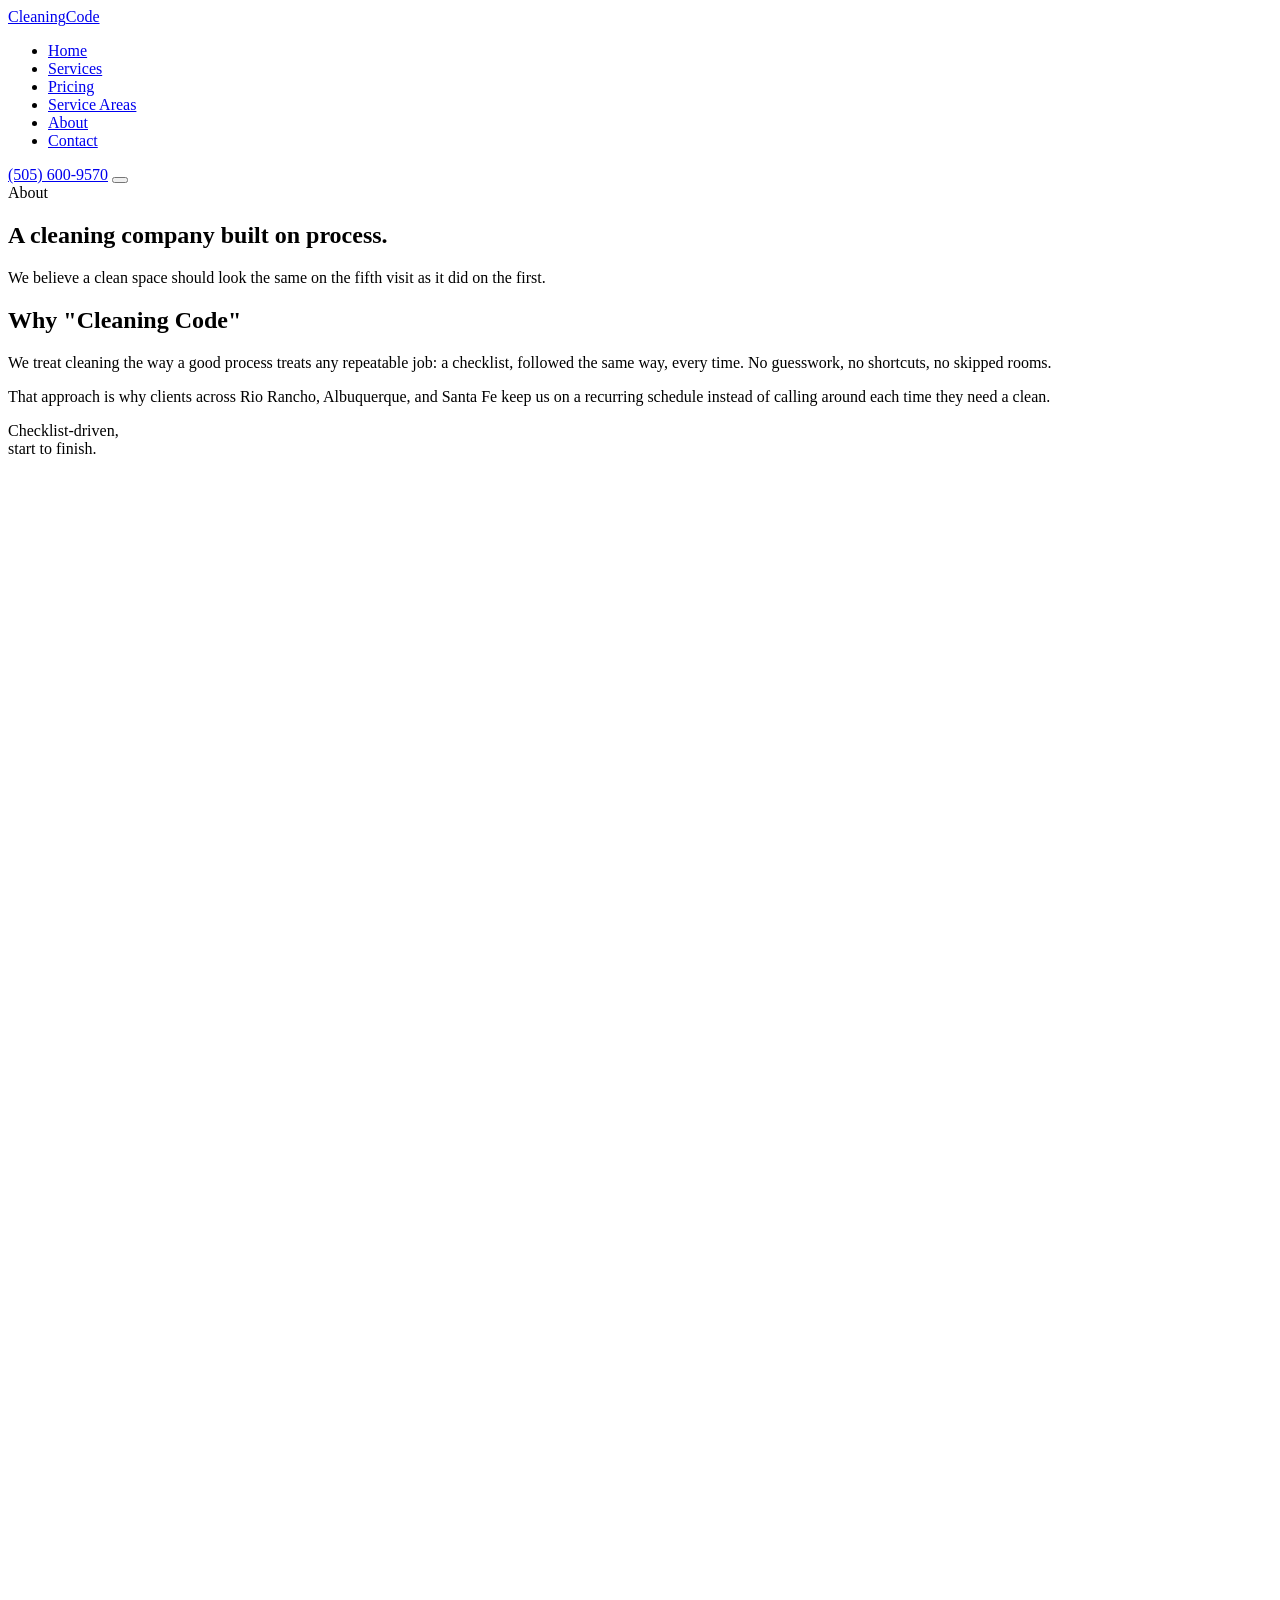
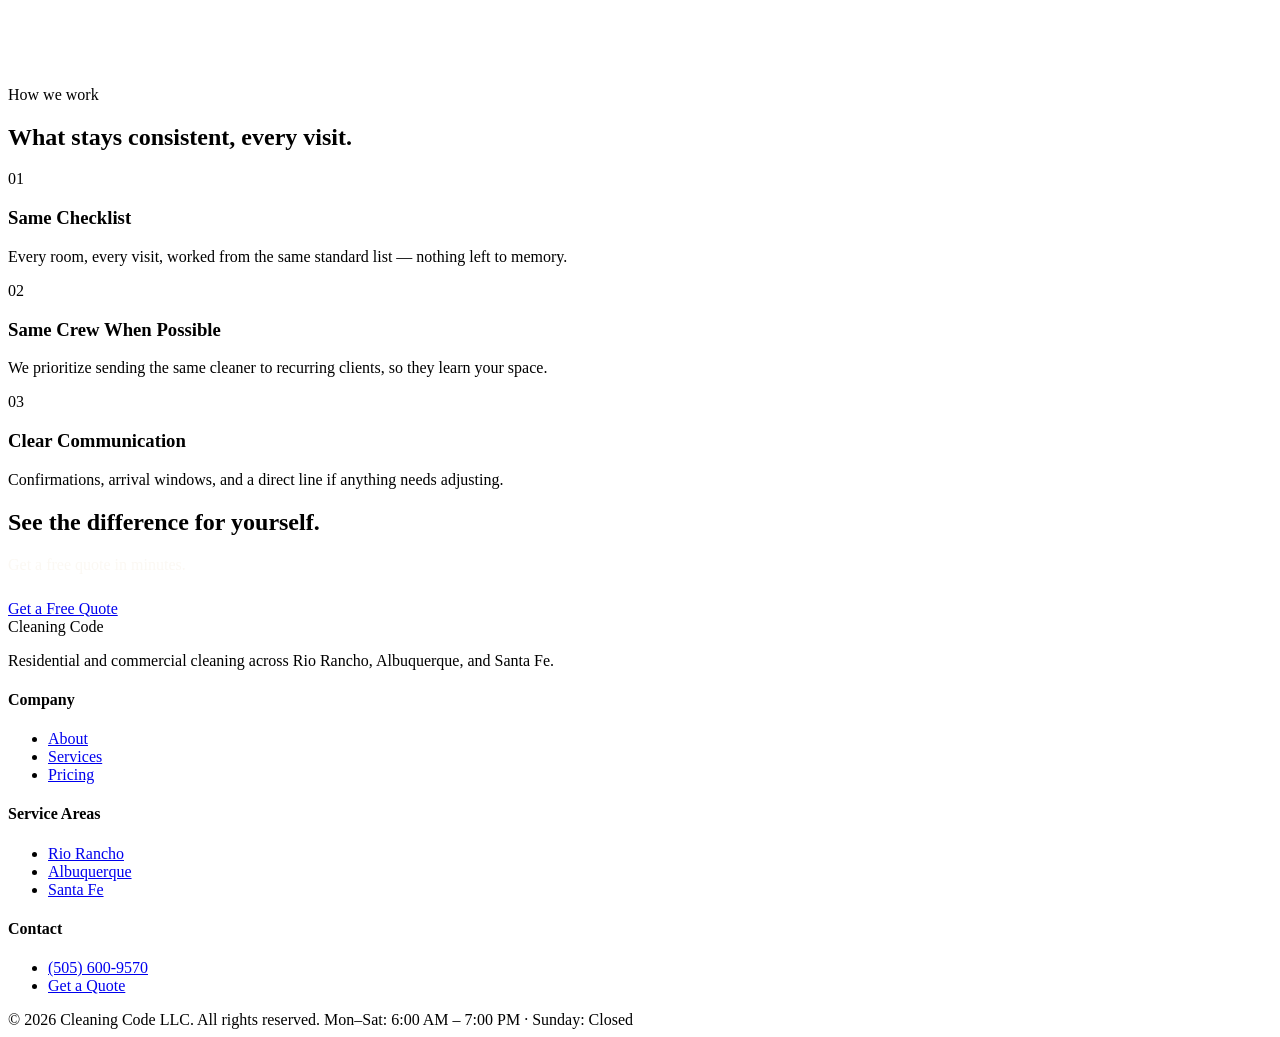
==== about.html @ 36433389 "Add files via upload" ====
<!DOCTYPE html>
<html lang="en">
<head>
<meta charset="UTF-8">
<meta name="viewport" content="width=device-width, initial-scale=1.0">
<title>About | Cleaning Code LLC</title>
<meta name="description" content="Cleaning Code LLC is a residential and commercial cleaning company serving central New Mexico.">
<link rel="preconnect" href="https://fonts.googleapis.com">
<link href="https://fonts.googleapis.com/css2?family=Fraunces:wght@400;500;600&family=Inter:wght@400;500;600;700&display=swap" rel="stylesheet">
<link rel="stylesheet" href="css/style.css">
</head>
<body>

<header class="site-header">
  <div class="container">
    <a href="index.html" class="wordmark">Cleaning<span>Code</span></a>
    <nav class="main-nav">
      <ul>
        <li><a href="index.html">Home</a></li>
        <li><a href="services.html">Services</a></li>
        <li><a href="pricing.html">Pricing</a></li>
        <li><a href="service-areas.html">Service Areas</a></li>
        <li><a href="about.html" class="active">About</a></li>
        <li><a href="contact.html">Contact</a></li>
      </ul>
    </nav>
    <a href="tel:+15056009570" class="header-phone">(505) 600-9570</a>
    <button class="nav-toggle" aria-label="Menu"><span></span><span></span><span></span></button>
  </div>
</header>

<section class="page-header">
  <div class="container">
    <div class="section-eyebrow">About</div>
    <h1>A cleaning company built on process.</h1>
    <p>We believe a clean space should look the same on the fifth visit as it did on the first.</p>
  </div>
</section>

<section class="section">
  <div class="container split">
    <div>
      <h2>Why "Cleaning Code"</h2>
      <p>We treat cleaning the way a good process treats any repeatable job: a checklist, followed the same way, every time. No guesswork, no shortcuts, no skipped rooms.</p>
      <p>That approach is why clients across Rio Rancho, Albuquerque, and Santa Fe keep us on a recurring schedule instead of calling around each time they need a clean.</p>
    </div>
    <div class="sweep-art" style="aspect-ratio: 1/1;">
      <div class="sweep-label">Checklist-driven,<br>start to finish.</div>
    </div>
  </div>
</section>

<section class="section section-dim">
  <div class="container">
    <div class="section-head">
      <div class="section-eyebrow">How we work</div>
      <h2>What stays consistent, every visit.</h2>
    </div>
    <div class="service-ledger">
      <div class="service-row">
        <span class="num">01</span>
        <div>
          <h3>Same Checklist</h3>
          <p>Every room, every visit, worked from the same standard list &mdash; nothing left to memory.</p>
        </div>
        <span></span>
      </div>
      <div class="service-row">
        <span class="num">02</span>
        <div>
          <h3>Same Crew When Possible</h3>
          <p>We prioritize sending the same cleaner to recurring clients, so they learn your space.</p>
        </div>
        <span></span>
      </div>
      <div class="service-row">
        <span class="num">03</span>
        <div>
          <h3>Clear Communication</h3>
          <p>Confirmations, arrival windows, and a direct line if anything needs adjusting.</p>
        </div>
        <span></span>
      </div>
    </div>
  </div>
</section>

<section class="cta-band">
  <div class="container">
    <h2>See the difference for yourself.</h2>
    <p style="color: rgba(250,247,241,0.85); margin: 0 auto 26px;">Get a free quote in minutes.</p>
    <a href="contact.html" class="btn btn-primary">Get a Free Quote</a>
  </div>
</section>

<footer class="site-footer">
  <div class="container">
    <div class="footer-grid">
      <div>
        <span class="footer-wordmark">Cleaning Code</span>
        <p class="footer-tag">Residential and commercial cleaning across Rio Rancho, Albuquerque, and Santa Fe.</p>
      </div>
      <div>
        <h4>Company</h4>
        <ul>
          <li><a href="about.html">About</a></li>
          <li><a href="services.html">Services</a></li>
          <li><a href="pricing.html">Pricing</a></li>
        </ul>
      </div>
      <div>
        <h4>Service Areas</h4>
        <ul>
          <li><a href="service-areas.html">Rio Rancho</a></li>
          <li><a href="service-areas.html">Albuquerque</a></li>
          <li><a href="service-areas.html">Santa Fe</a></li>
        </ul>
      </div>
      <div>
        <h4>Contact</h4>
        <ul>
          <li><a href="tel:+15056009570">(505) 600-9570</a></li>
          <li><a href="contact.html">Get a Quote</a></li>
        </ul>
      </div>
    </div>
    <div class="footer-bottom">
      <span>&copy; 2026 Cleaning Code LLC. All rights reserved.</span>
      <span>Mon&ndash;Sat: 6:00 AM &ndash; 7:00 PM &middot; Sunday: Closed</span>
    </div>
  </div>
</footer>

</body>
</html>
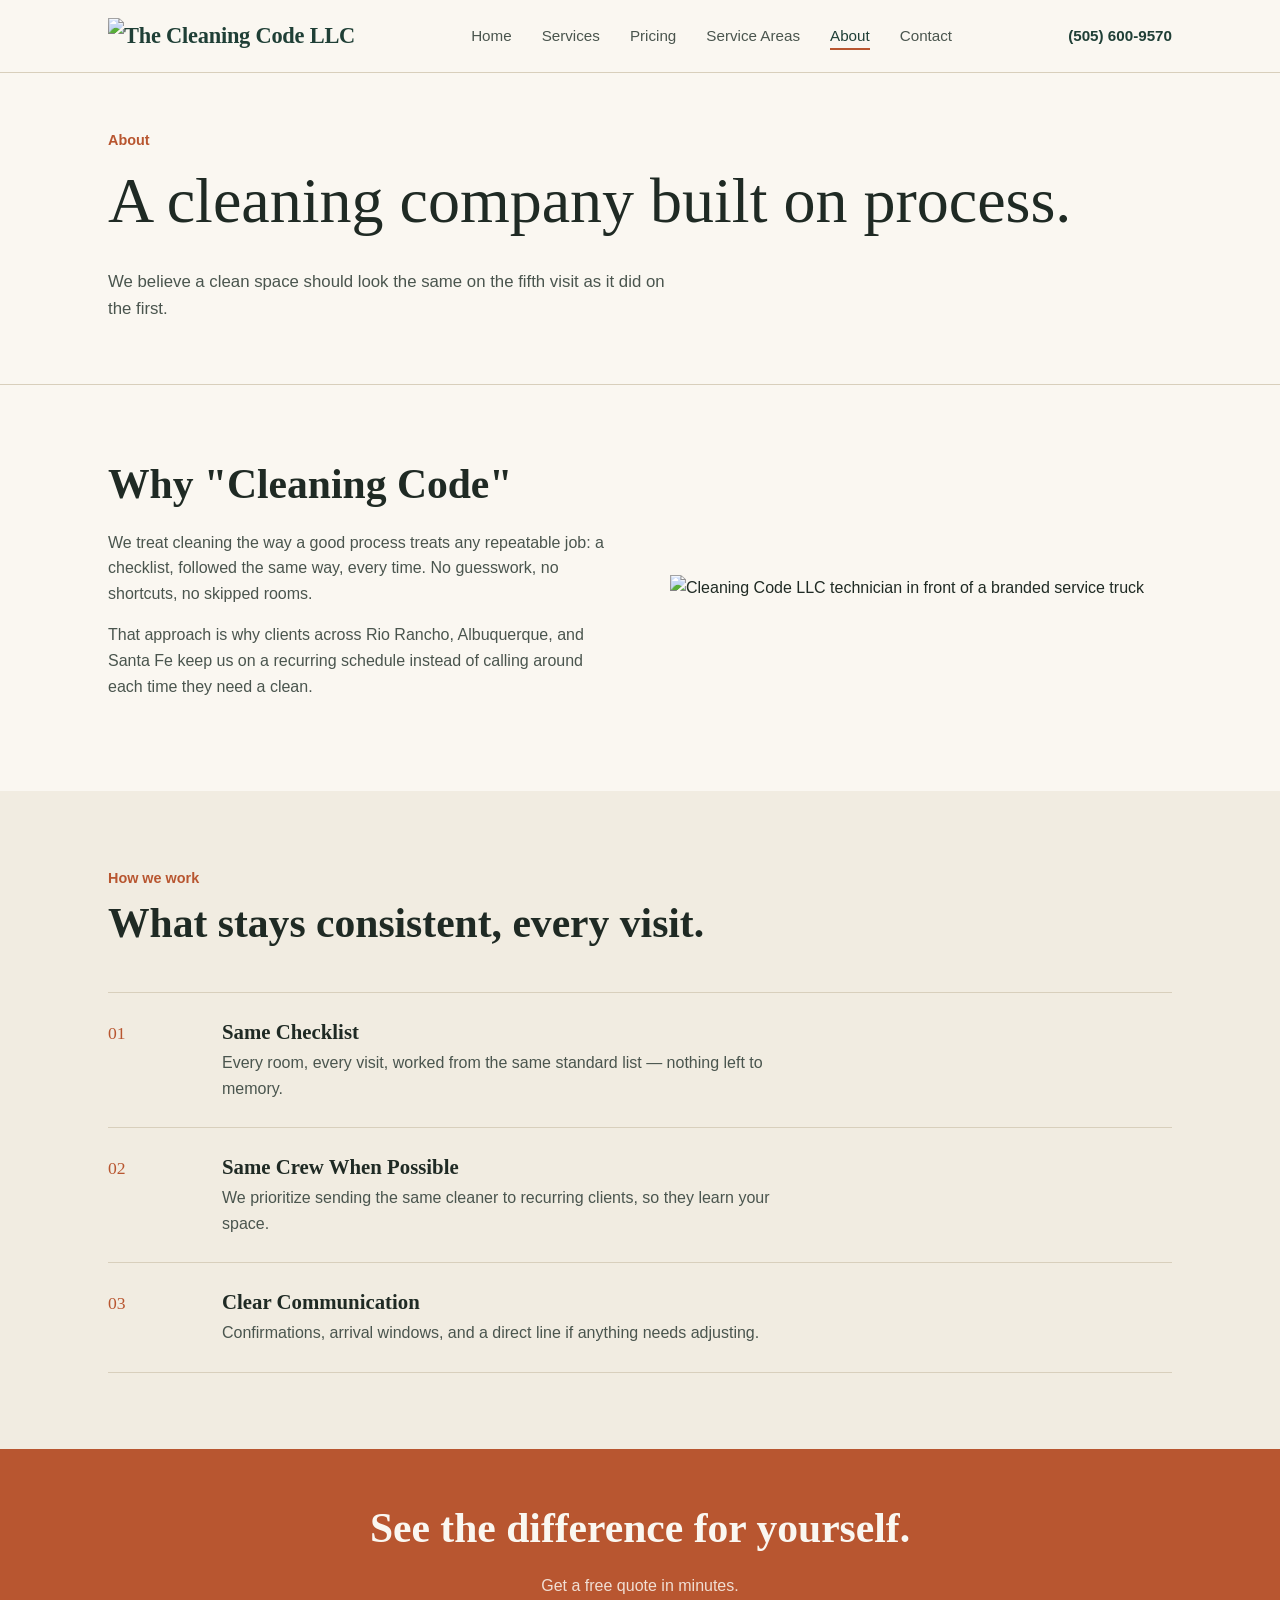
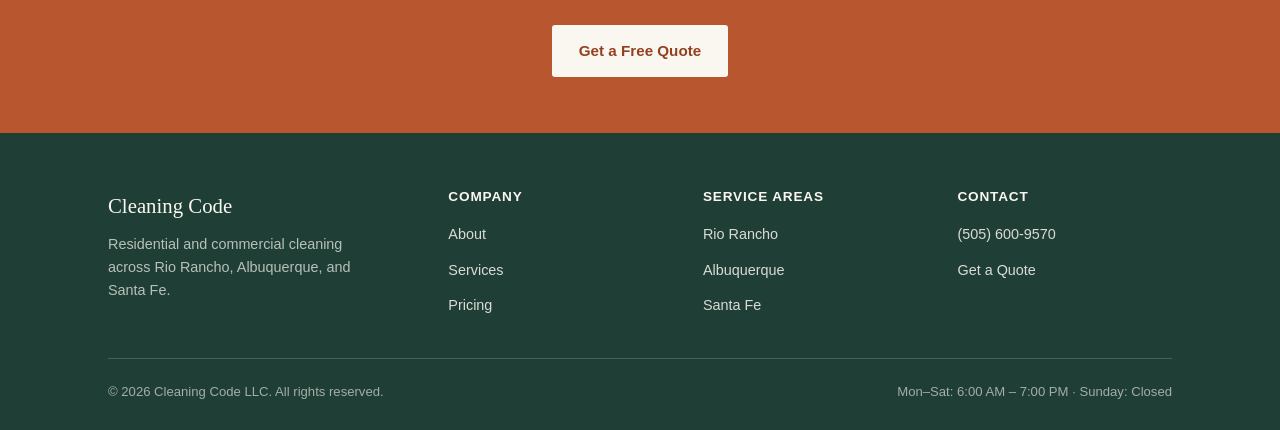
==== commit bef066ca: "Add files via upload" ====
--- a/about.html
+++ b/about.html
@@ -8,12 +8,13 @@
 <link rel="preconnect" href="https://fonts.googleapis.com">
 <link href="https://fonts.googleapis.com/css2?family=Fraunces:wght@400;500;600&family=Inter:wght@400;500;600;700&display=swap" rel="stylesheet">
 <link rel="stylesheet" href="css/style.css">
+<link rel="icon" href="images/logo.jpeg">
 </head>
 <body>
 
 <header class="site-header">
   <div class="container">
-    <a href="index.html" class="wordmark">Cleaning<span>Code</span></a>
+    <a href="index.html" class="wordmark"><img src="images/logo.jpeg" alt="The Cleaning Code LLC"></a>
     <nav class="main-nav">
       <ul>
         <li><a href="index.html">Home</a></li>
@@ -44,8 +45,8 @@
       <p>We treat cleaning the way a good process treats any repeatable job: a checklist, followed the same way, every time. No guesswork, no shortcuts, no skipped rooms.</p>
       <p>That approach is why clients across Rio Rancho, Albuquerque, and Santa Fe keep us on a recurring schedule instead of calling around each time they need a clean.</p>
     </div>
-    <div class="sweep-art" style="aspect-ratio: 1/1;">
-      <div class="sweep-label">Checklist-driven,<br>start to finish.</div>
+    <div class="photo-frame square">
+      <img src="images/about-technician.png" alt="Cleaning Code LLC technician in front of a branded service truck">
     </div>
   </div>
 </section>
--- a/css/style.css
+++ b/css/style.css
@@ -0,0 +1,436 @@
+/* ============================================
+   Cleaning Code LLC — Design System
+   Palette drawn from the high-desert Southwest:
+   juniper green, adobe clay, warm paper, dry sand.
+   ============================================ */
+
+:root {
+  --paper: #FAF7F1;
+  --paper-dim: #F1ECE1;
+  --ink: #1F2A24;
+  --ink-soft: #4A554E;
+  --pine: #2F5D50;
+  --pine-dark: #1F3F36;
+  --pine-light: #4A7C6C;
+  --clay: #B85630;
+  --clay-dark: #93411F;
+  --sand: #EFE7D8;
+  --line: #D8CFBC;
+
+  --font-display: 'Fraunces', Georgia, serif;
+  --font-body: 'Inter', -apple-system, BlinkMacSystemFont, sans-serif;
+
+  --container: 1120px;
+  --radius: 3px;
+}
+
+* { box-sizing: border-box; }
+
+html { scroll-behavior: smooth; }
+
+body {
+  margin: 0;
+  font-family: var(--font-body);
+  color: var(--ink);
+  background: var(--paper);
+  line-height: 1.6;
+  -webkit-font-smoothing: antialiased;
+}
+
+img { max-width: 100%; display: block; }
+
+a { color: inherit; }
+
+h1, h2, h3, h4 {
+  font-family: var(--font-display);
+  font-weight: 600;
+  line-height: 1.15;
+  margin: 0 0 0.5em;
+  color: var(--ink);
+}
+
+h1 { font-size: clamp(2.4rem, 5vw, 4rem); font-weight: 500; }
+h2 { font-size: clamp(1.8rem, 3.4vw, 2.6rem); }
+h3 { font-size: 1.3rem; }
+
+p { margin: 0 0 1em; max-width: 62ch; color: var(--ink-soft); }
+
+.container {
+  max-width: var(--container);
+  margin: 0 auto;
+  padding: 0 28px;
+}
+
+/* ---------- Buttons ---------- */
+.btn {
+  display: inline-flex;
+  align-items: center;
+  gap: 8px;
+  padding: 13px 26px;
+  border-radius: var(--radius);
+  font-family: var(--font-body);
+  font-weight: 600;
+  font-size: 0.95rem;
+  text-decoration: none;
+  border: 1.5px solid transparent;
+  cursor: pointer;
+  transition: transform 0.15s ease, background 0.15s ease;
+}
+.btn-primary { background: var(--clay); color: var(--paper); }
+.btn-primary:hover { background: var(--clay-dark); }
+.btn-outline { background: transparent; border-color: var(--ink); color: var(--ink); }
+.btn-outline:hover { background: var(--ink); color: var(--paper); }
+.btn-outline-light { background: transparent; border-color: var(--paper); color: var(--paper); }
+.btn-outline-light:hover { background: var(--paper); color: var(--pine-dark); }
+
+/* ---------- Header / Nav ---------- */
+.site-header {
+  border-bottom: 1px solid var(--line);
+  background: var(--paper);
+  position: sticky;
+  top: 0;
+  z-index: 50;
+}
+.site-header .container {
+  display: flex;
+  align-items: center;
+  justify-content: space-between;
+  padding-top: 18px;
+  padding-bottom: 18px;
+}
+.wordmark {
+  font-family: var(--font-display);
+  font-size: 1.4rem;
+  font-weight: 600;
+  text-decoration: none;
+  color: var(--pine-dark);
+  letter-spacing: -0.01em;
+}
+.wordmark span { color: var(--clay); }
+
+.main-nav ul {
+  list-style: none;
+  display: flex;
+  gap: 30px;
+  margin: 0;
+  padding: 0;
+}
+.main-nav a {
+  text-decoration: none;
+  font-size: 0.95rem;
+  color: var(--ink-soft);
+  padding-bottom: 4px;
+  border-bottom: 2px solid transparent;
+}
+.main-nav a:hover,
+.main-nav a.active {
+  color: var(--pine-dark);
+  border-bottom-color: var(--clay);
+}
+.header-phone {
+  font-weight: 600;
+  font-size: 0.95rem;
+  color: var(--pine-dark);
+  text-decoration: none;
+  white-space: nowrap;
+}
+
+.nav-toggle {
+  display: none;
+  background: none;
+  border: none;
+  cursor: pointer;
+  padding: 6px;
+}
+.nav-toggle span {
+  display: block;
+  width: 24px;
+  height: 2px;
+  background: var(--ink);
+  margin: 5px 0;
+}
+
+/* ---------- Hero ---------- */
+.hero {
+  padding: 80px 0 60px;
+  border-bottom: 1px solid var(--line);
+}
+.hero .container {
+  display: grid;
+  grid-template-columns: 1.1fr 0.9fr;
+  gap: 60px;
+  align-items: center;
+}
+.hero-eyebrow {
+  color: var(--clay);
+  font-weight: 600;
+  font-size: 0.95rem;
+  margin-bottom: 14px;
+}
+.hero h1 { margin-bottom: 20px; }
+.hero-lede { font-size: 1.15rem; margin-bottom: 28px; }
+.hero-actions { display: flex; gap: 14px; flex-wrap: wrap; margin-bottom: 26px; }
+.hero-trust {
+  display: flex;
+  gap: 28px;
+  flex-wrap: wrap;
+  font-size: 0.9rem;
+  color: var(--ink-soft);
+}
+.hero-trust strong { color: var(--ink); }
+
+/* Abstract "clean sweep" visual — no photography needed */
+.sweep-art {
+  position: relative;
+  aspect-ratio: 4 / 5;
+  background: var(--pine);
+  border-radius: var(--radius);
+  overflow: hidden;
+}
+.sweep-art::before,
+.sweep-art::after {
+  content: "";
+  position: absolute;
+  inset: 0;
+}
+.sweep-art::before {
+  background: repeating-linear-gradient(
+    115deg,
+    rgba(250, 247, 241, 0.08) 0px,
+    rgba(250, 247, 241, 0.08) 2px,
+    transparent 2px,
+    transparent 34px
+  );
+}
+.sweep-art::after {
+  background: radial-gradient(circle at 30% 20%, rgba(250,247,241,0.22), transparent 55%);
+}
+.sweep-art .sweep-label {
+  position: absolute;
+  bottom: 24px;
+  left: 24px;
+  right: 24px;
+  color: var(--paper);
+  font-family: var(--font-display);
+  font-size: 1.1rem;
+}
+
+/* ---------- Section basics ---------- */
+.section { padding: 76px 0; }
+.section-dim { background: var(--paper-dim); }
+.section-pine { background: var(--pine-dark); color: var(--paper); }
+.section-pine h2, .section-pine h3 { color: var(--paper); }
+.section-pine p { color: rgba(250, 247, 241, 0.82); }
+
+.section-head { max-width: 640px; margin-bottom: 44px; }
+.section-eyebrow {
+  color: var(--clay);
+  font-weight: 600;
+  font-size: 0.9rem;
+  margin-bottom: 10px;
+}
+
+/* ---------- Service list (not a card grid — a stacked ledger) ---------- */
+.service-ledger { border-top: 1px solid var(--line); }
+.service-row {
+  display: grid;
+  grid-template-columns: 90px 1fr auto;
+  gap: 24px;
+  align-items: baseline;
+  padding: 26px 0;
+  border-bottom: 1px solid var(--line);
+}
+.service-row .num {
+  font-family: var(--font-display);
+  font-size: 1.1rem;
+  color: var(--clay);
+}
+.service-row h3 { margin-bottom: 6px; }
+.service-row p { margin: 0; }
+.service-row .row-link {
+  font-size: 0.9rem;
+  font-weight: 600;
+  color: var(--pine-dark);
+  text-decoration: none;
+  white-space: nowrap;
+}
+.service-row .row-link:hover { text-decoration: underline; }
+
+/* ---------- Two column feature ---------- */
+.split {
+  display: grid;
+  grid-template-columns: 1fr 1fr;
+  gap: 60px;
+  align-items: center;
+}
+.split-reverse .split { direction: rtl; }
+.split-reverse .split > * { direction: ltr; }
+
+.stat-block { border-left: 2px solid var(--clay); padding-left: 18px; }
+.stat-num {
+  font-family: var(--font-display);
+  font-size: 2.4rem;
+  display: block;
+  color: var(--pine-dark);
+}
+.stat-list { display: grid; gap: 24px; margin-top: 30px; }
+
+/* ---------- Service areas ---------- */
+.area-list {
+  display: grid;
+  grid-template-columns: repeat(auto-fit, minmax(220px, 1fr));
+  gap: 0;
+  border-top: 1px solid var(--line);
+  border-left: 1px solid var(--line);
+}
+.area-item {
+  padding: 22px 24px;
+  border-right: 1px solid var(--line);
+  border-bottom: 1px solid var(--line);
+}
+.area-item h3 { margin-bottom: 4px; font-size: 1.1rem; }
+.area-item p { font-size: 0.9rem; margin: 0; }
+
+/* ---------- Testimonial strip ---------- */
+.quote-block {
+  font-family: var(--font-display);
+  font-size: 1.5rem;
+  line-height: 1.45;
+  color: var(--ink);
+  border-left: 2px solid var(--clay);
+  padding-left: 24px;
+  margin: 0;
+}
+.quote-attr {
+  margin-top: 16px;
+  font-family: var(--font-body);
+  font-size: 0.9rem;
+  color: var(--ink-soft);
+}
+
+/* ---------- Pricing table ---------- */
+.pricing-table { width: 100%; border-collapse: collapse; margin-top: 10px; }
+.pricing-table th, .pricing-table td {
+  text-align: left;
+  padding: 16px 18px;
+  border-bottom: 1px solid var(--line);
+}
+.pricing-table th {
+  font-family: var(--font-display);
+  font-weight: 600;
+  font-size: 1rem;
+  color: var(--pine-dark);
+  border-bottom: 2px solid var(--ink);
+}
+.pricing-table td:last-child, .pricing-table th:last-child { text-align: right; white-space: nowrap; }
+.pricing-note { font-size: 0.9rem; color: var(--ink-soft); margin-top: 16px; }
+
+/* ---------- Form ---------- */
+.contact-form { display: grid; gap: 18px; max-width: 520px; }
+.form-row { display: grid; gap: 6px; }
+.form-row label { font-size: 0.9rem; font-weight: 600; color: var(--ink); }
+.form-row input,
+.form-row select,
+.form-row textarea {
+  font-family: var(--font-body);
+  font-size: 1rem;
+  padding: 12px 14px;
+  border: 1.5px solid var(--line);
+  border-radius: var(--radius);
+  background: var(--paper);
+  color: var(--ink);
+}
+.form-row input:focus,
+.form-row select:focus,
+.form-row textarea:focus {
+  outline: none;
+  border-color: var(--pine);
+}
+.form-two { display: grid; grid-template-columns: 1fr 1fr; gap: 18px; }
+
+.info-card {
+  background: var(--sand);
+  border-radius: var(--radius);
+  padding: 32px;
+}
+.info-card h3 { margin-bottom: 18px; }
+.info-line { display: flex; gap: 10px; margin-bottom: 14px; font-size: 0.95rem; }
+.info-line strong { min-width: 88px; display: inline-block; color: var(--pine-dark); }
+
+/* ---------- CTA band ---------- */
+.cta-band {
+  background: var(--clay);
+  color: var(--paper);
+  padding: 56px 0;
+  text-align: center;
+}
+.cta-band h2 { color: var(--paper); }
+.cta-band .btn-primary { background: var(--paper); color: var(--clay-dark); }
+.cta-band .btn-primary:hover { background: var(--sand); }
+
+/* ---------- Footer ---------- */
+.site-footer {
+  background: var(--pine-dark);
+  color: rgba(250, 247, 241, 0.85);
+  padding: 56px 0 28px;
+}
+.footer-grid {
+  display: grid;
+  grid-template-columns: 1.4fr 1fr 1fr 1fr;
+  gap: 40px;
+  margin-bottom: 40px;
+}
+.footer-grid h4 {
+  color: var(--paper);
+  font-family: var(--font-body);
+  font-size: 0.85rem;
+  text-transform: uppercase;
+  letter-spacing: 0.06em;
+  margin-bottom: 16px;
+}
+.footer-grid ul { list-style: none; margin: 0; padding: 0; display: grid; gap: 10px; }
+.footer-grid a { text-decoration: none; color: rgba(250, 247, 241, 0.85); font-size: 0.9rem; }
+.footer-grid a:hover { color: var(--paper); text-decoration: underline; }
+.footer-wordmark { color: var(--paper); font-family: var(--font-display); font-size: 1.3rem; margin-bottom: 10px; display: block; }
+.footer-tag { font-size: 0.9rem; max-width: 32ch; color: rgba(250, 247, 241, 0.7); }
+.footer-bottom {
+  border-top: 1px solid rgba(250, 247, 241, 0.18);
+  padding-top: 22px;
+  font-size: 0.82rem;
+  color: rgba(250, 247, 241, 0.6);
+  display: flex;
+  justify-content: space-between;
+  flex-wrap: wrap;
+  gap: 10px;
+}
+
+/* ---------- Page header (interior pages) ---------- */
+.page-header {
+  padding: 56px 0 44px;
+  border-bottom: 1px solid var(--line);
+}
+.page-header .section-eyebrow { margin-bottom: 12px; }
+.page-header p { font-size: 1.05rem; }
+
+/* ---------- Responsive ---------- */
+@media (max-width: 860px) {
+  .main-nav, .header-phone { display: none; }
+  .nav-toggle { display: block; }
+  .hero .container { grid-template-columns: 1fr; }
+  .sweep-art { order: -1; aspect-ratio: 16/9; }
+  .split { grid-template-columns: 1fr; }
+  .footer-grid { grid-template-columns: 1fr 1fr; }
+  .form-two { grid-template-columns: 1fr; }
+  .service-row { grid-template-columns: 50px 1fr; }
+  .service-row .row-link { grid-column: 2; }
+}
+
+@media (prefers-reduced-motion: reduce) {
+  html { scroll-behavior: auto; }
+  * { transition: none !important; }
+}
+
+:focus-visible {
+  outline: 2px solid var(--pine);
+  outline-offset: 2px;
+}
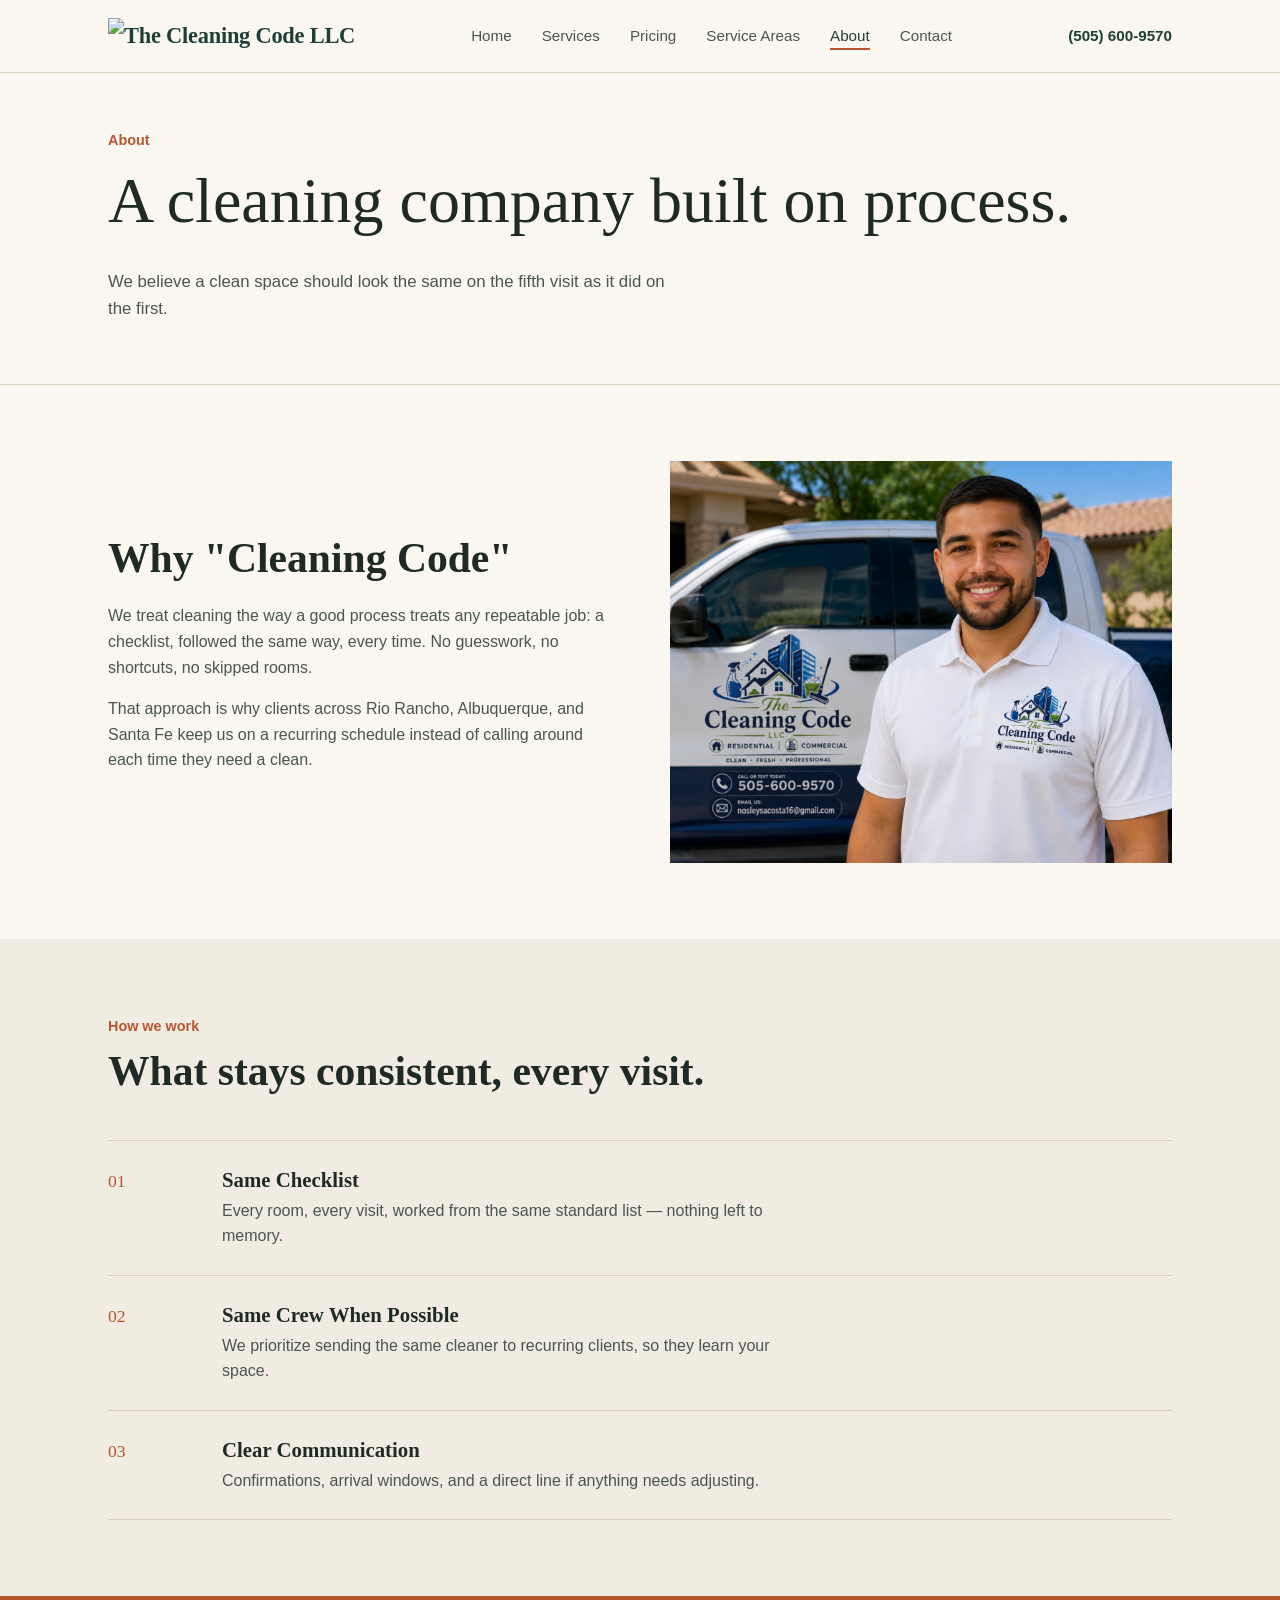
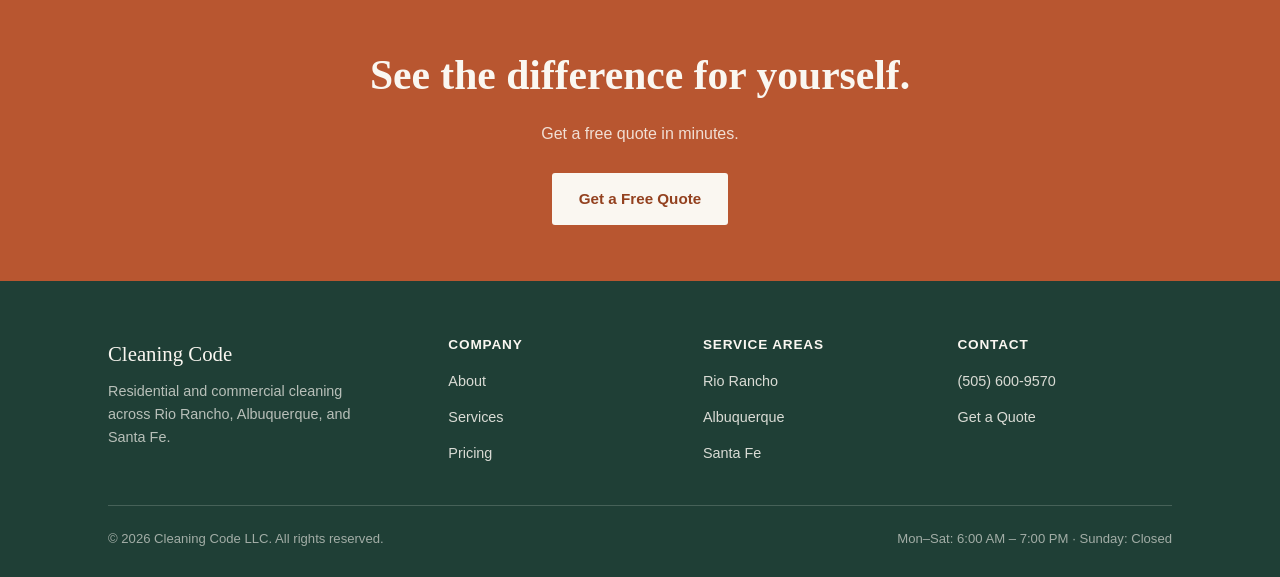
==== commit dfaf6f07: "Add files via upload" ====
--- a/about.html
+++ b/about.html
@@ -8,13 +8,13 @@
 <link rel="preconnect" href="https://fonts.googleapis.com">
 <link href="https://fonts.googleapis.com/css2?family=Fraunces:wght@400;500;600&family=Inter:wght@400;500;600;700&display=swap" rel="stylesheet">
 <link rel="stylesheet" href="css/style.css">
-<link rel="icon" href="images/logo.jpeg">
+<link rel="icon" href="images/logo-circle.png">
 </head>
 <body>
 
 <header class="site-header">
   <div class="container">
-    <a href="index.html" class="wordmark"><img src="images/logo.jpeg" alt="The Cleaning Code LLC"></a>
+    <a href="index.html" class="wordmark"><img src="images/logo-circle.png" alt="The Cleaning Code LLC"></a>
     <nav class="main-nav">
       <ul>
         <li><a href="index.html">Home</a></li>
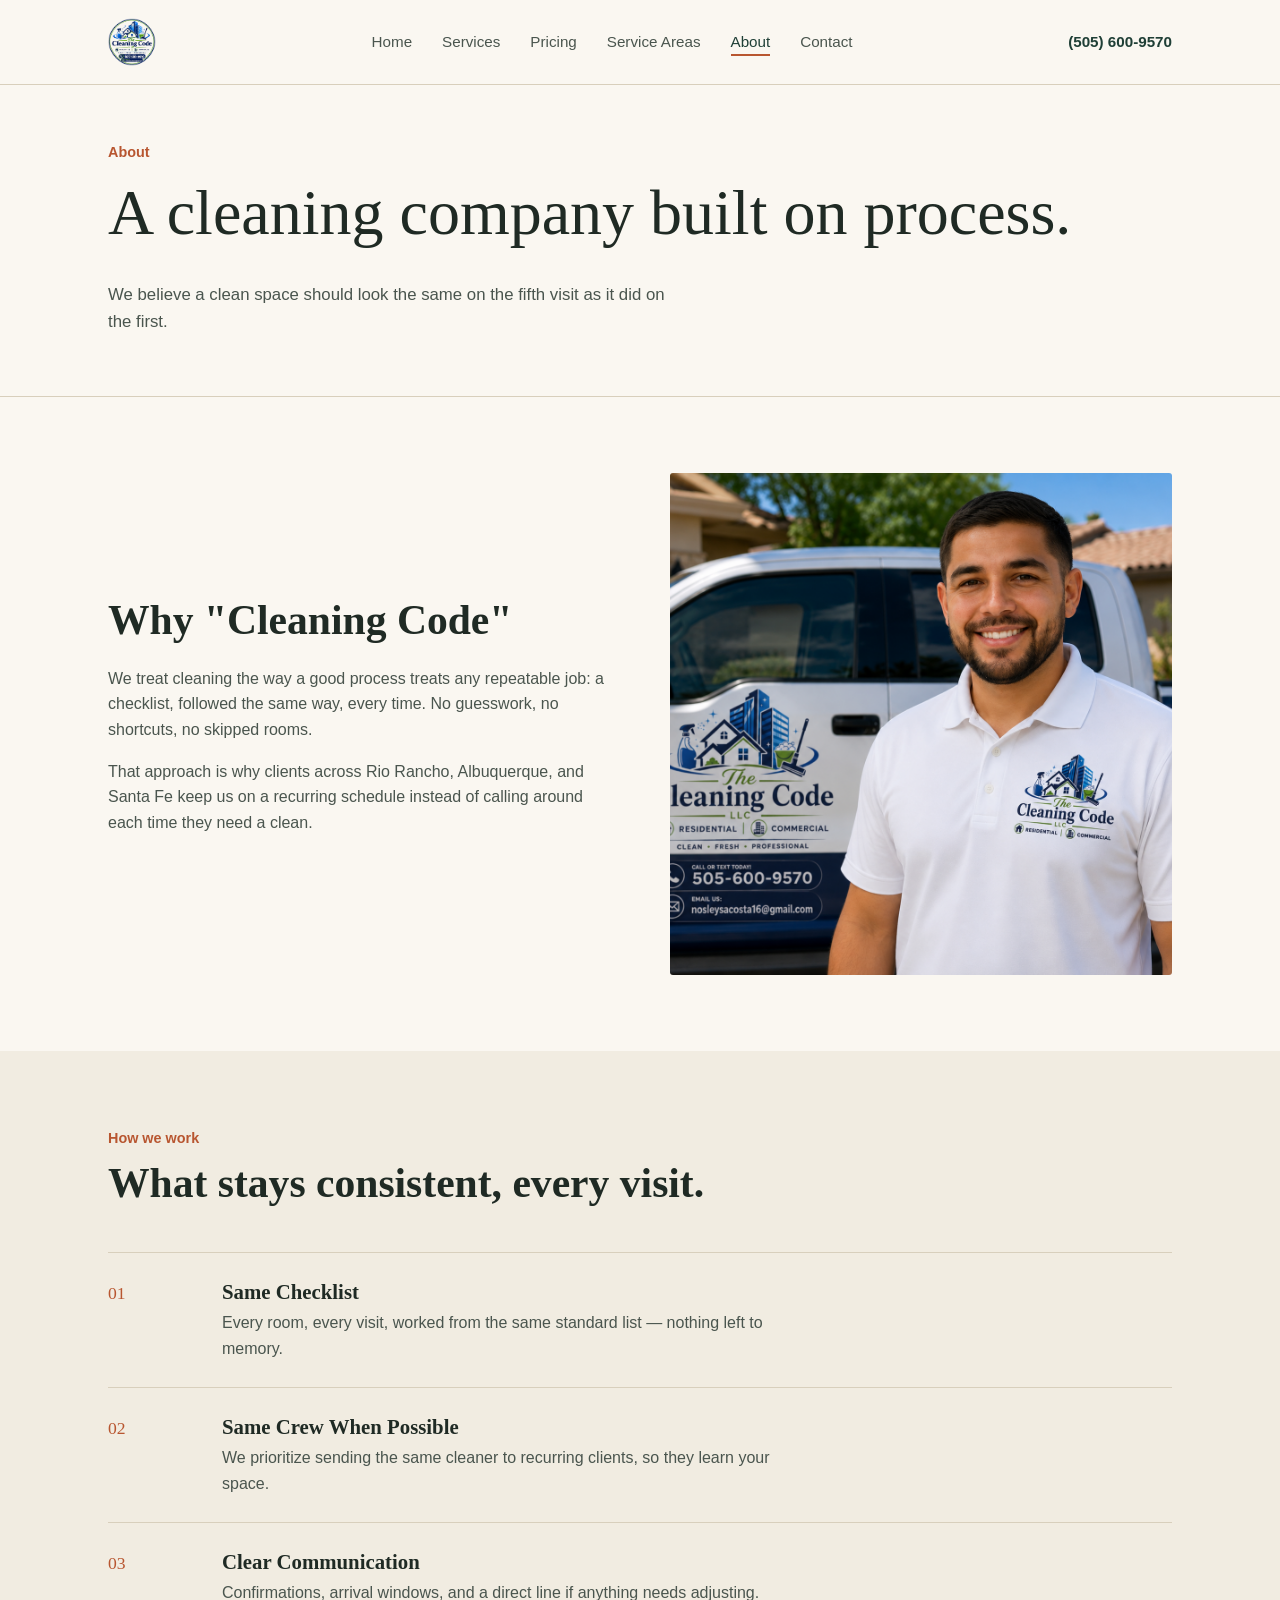
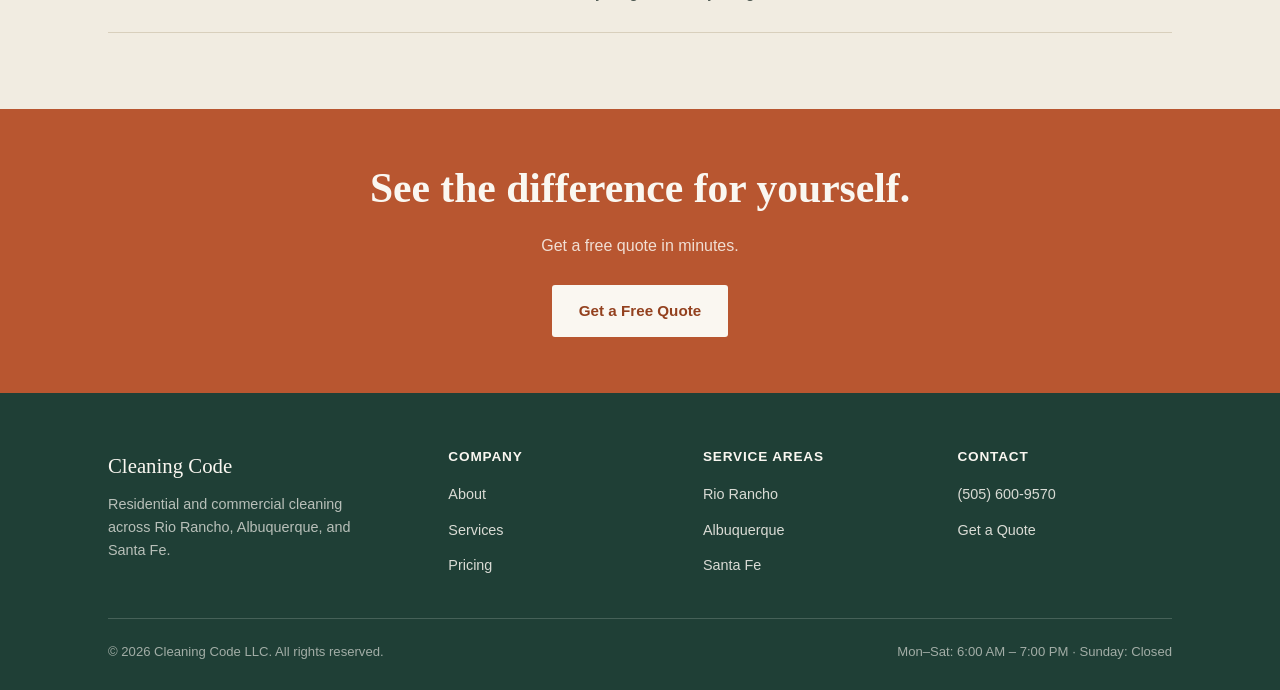
==== commit dcfef208: "Add files via upload" ====
--- a/about.html
+++ b/about.html
@@ -132,5 +132,6 @@
   </div>
 </footer>
 
+<script src="js/main.js"></script>
 </body>
 </html>
--- a/css/style.css
+++ b/css/style.css
@@ -105,8 +105,27 @@
   text-decoration: none;
   color: var(--pine-dark);
   letter-spacing: -0.01em;
+  display: flex;
+  align-items: center;
 }
 .wordmark span { color: var(--clay); }
+.wordmark img { height: 48px; width: auto; display: block; }
+
+/* Real photo frames — replaces the abstract sweep-art placeholder look */
+.photo-frame {
+  position: relative;
+  aspect-ratio: 4 / 5;
+  border-radius: var(--radius);
+  overflow: hidden;
+  background: var(--pine);
+}
+.photo-frame img {
+  width: 100%;
+  height: 100%;
+  object-fit: cover;
+  display: block;
+}
+.photo-frame.square { aspect-ratio: 1 / 1; }
 
 .main-nav ul {
   list-style: none;
@@ -414,8 +433,30 @@
 
 /* ---------- Responsive ---------- */
 @media (max-width: 860px) {
+  .site-header .container { position: relative; flex-wrap: wrap; }
   .main-nav, .header-phone { display: none; }
   .nav-toggle { display: block; }
+  .main-nav.nav-open {
+    display: block;
+    position: absolute;
+    top: 100%;
+    left: 0;
+    right: 0;
+    background: var(--paper);
+    border-bottom: 1px solid var(--line);
+    box-shadow: 0 8px 16px rgba(0,0,0,0.08);
+    z-index: 100;
+  }
+  .main-nav.nav-open ul {
+    flex-direction: column;
+    gap: 0;
+    padding: 8px 28px 20px;
+  }
+  .main-nav.nav-open a {
+    display: block;
+    padding: 12px 0;
+    border-bottom: 1px solid var(--line);
+  }
   .hero .container { grid-template-columns: 1fr; }
   .sweep-art { order: -1; aspect-ratio: 16/9; }
   .split { grid-template-columns: 1fr; }
